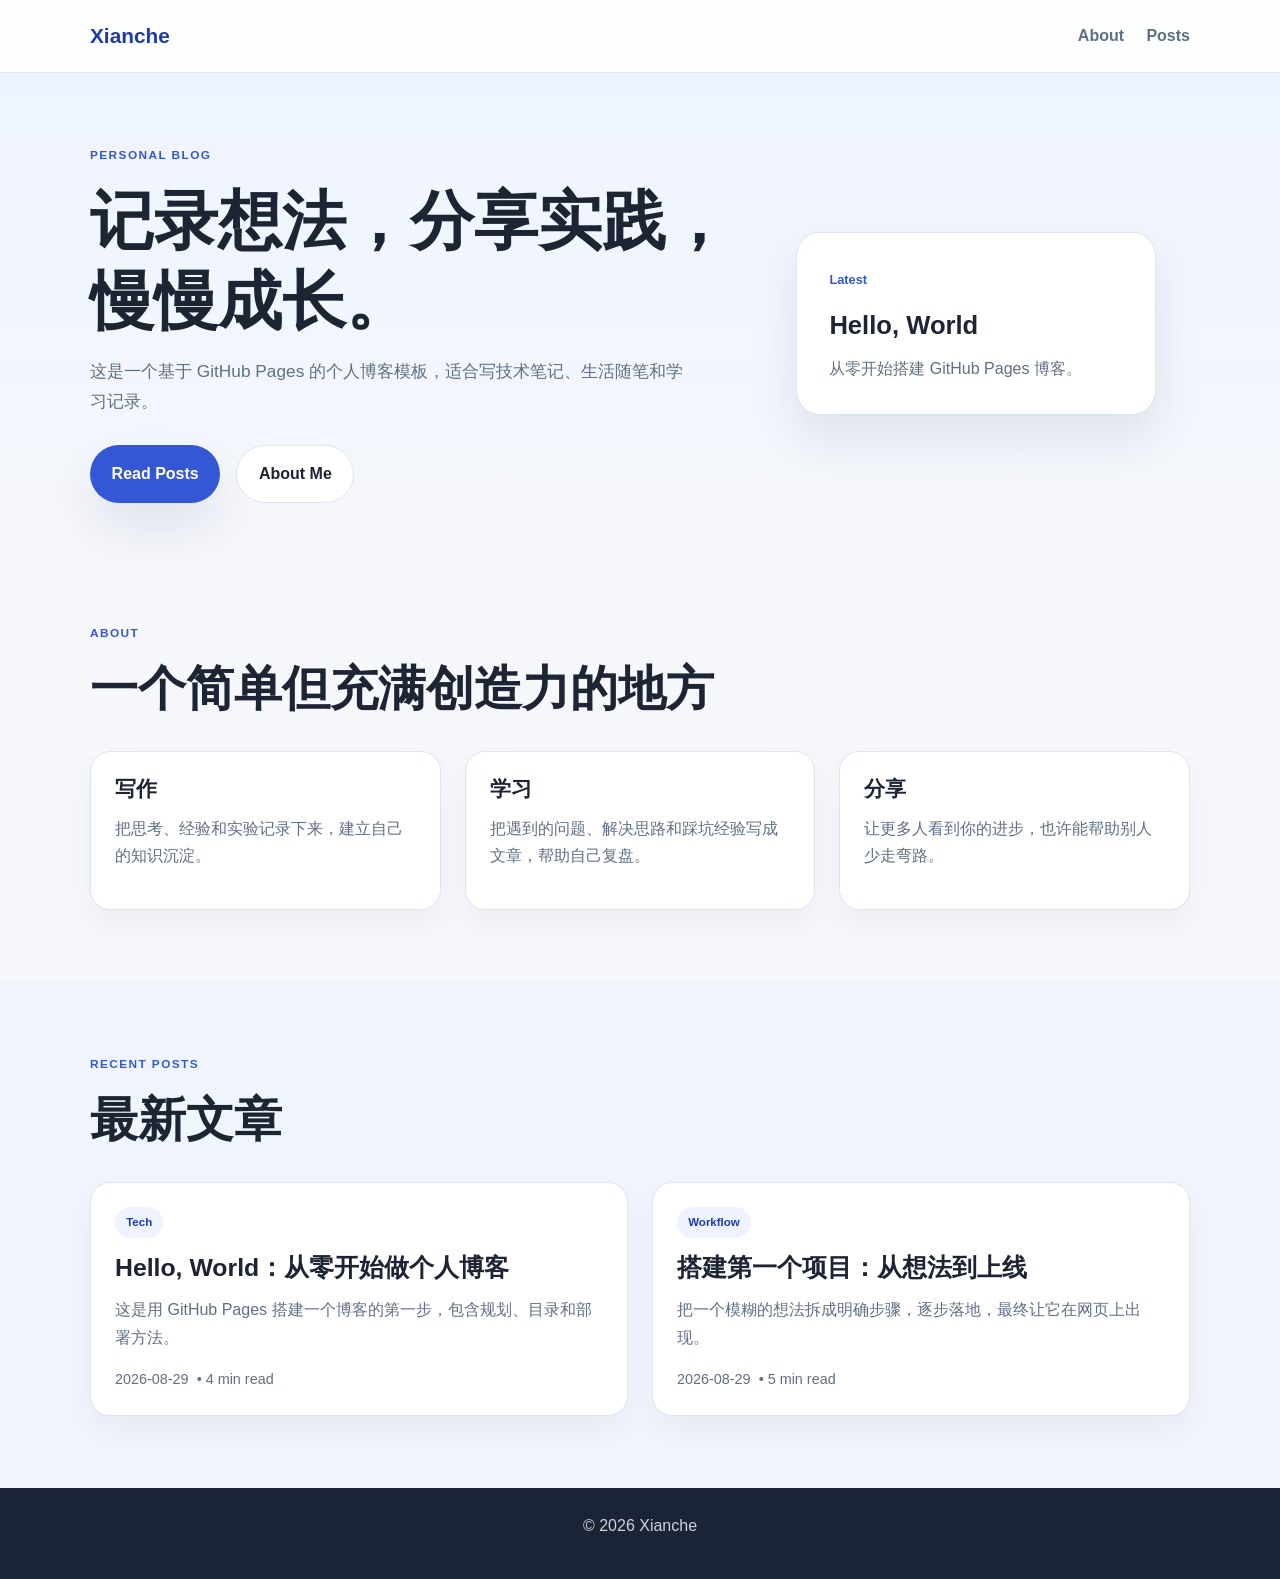
==== index.html @ b75c2a20 "Initialize GitHub blog" ====
<!DOCTYPE html>
<html lang="zh-Hant">
  <head>
    <meta charset="UTF-8" />
    <meta name="viewport" content="width=device-width, initial-scale=1.0" />
    <title>Xianche Blog</title>
    <meta
      name="description"
      content="A simple personal blog built for GitHub Pages."
    />
    <link rel="stylesheet" href="style.css" />
  </head>
  <body>
    <header class="site-header">
      <div class="wrap nav-wrap">
        <a class="brand" href="index.html">Xianche</a>
        <nav class="nav" aria-label="Main navigation">
          <a href="#about">About</a>
          <a href="#posts">Posts</a>
        </nav>
      </div>
    </header>

    <main>
      <section class="hero">
        <div class="wrap hero-inner">
          <div class="hero-copy">
            <p class="eyebrow">Personal Blog</p>
            <h1>记录想法，分享实践，慢慢成长。</h1>
            <p class="lead">
              这是一个基于 GitHub Pages 的个人博客模板，适合写技术笔记、生活随笔和学习记录。
            </p>
            <div class="hero-actions">
              <a class="button primary" href="#posts">Read Posts</a>
              <a class="button secondary" href="#about">About Me</a>
            </div>
          </div>
          <div class="hero-card">
            <div class="card-mini">
              <span>Latest</span>
              <strong>Hello, World</strong>
              <p>从零开始搭建 GitHub Pages 博客。</p>
            </div>
          </div>
        </div>
      </section>

      <section id="about" class="section">
        <div class="wrap">
          <div class="section-heading">
            <p class="eyebrow">About</p>
            <h2>一个简单但充满创造力的地方</h2>
          </div>
          <div class="about-grid">
            <div class="about-box">
              <h3>写作</h3>
              <p>把思考、经验和实验记录下来，建立自己的知识沉淀。</p>
            </div>
            <div class="about-box">
              <h3>学习</h3>
              <p>把遇到的问题、解决思路和踩坑经验写成文章，帮助自己复盘。</p>
            </div>
            <div class="about-box">
              <h3>分享</h3>
              <p>让更多人看到你的进步，也许能帮助别人少走弯路。</p>
            </div>
          </div>
        </div>
      </section>

      <section id="posts" class="section section-alt">
        <div class="wrap">
          <div class="section-heading">
            <p class="eyebrow">Recent Posts</p>
            <h2>最新文章</h2>
          </div>

          <div class="post-grid">
            <article class="post-card">
              <span class="tag">Tech</span>
              <h3><a href="posts/hello-world.html">Hello, World：从零开始做个人博客</a></h3>
              <p>
                这是用 GitHub Pages 搭建一个博客的第一步，包含规划、目录和部署方法。
              </p>
              <div class="meta">
                <time datetime="2026-08-29">2026-08-29</time>
                <span>• 4 min read</span>
              </div>
            </article>

            <article class="post-card">
              <span class="tag">Workflow</span>
              <h3><a href="posts/building-my-first-project.html">搭建第一个项目：从想法到上线</a></h3>
              <p>
                把一个模糊的想法拆成明确步骤，逐步落地，最终让它在网页上出现。
              </p>
              <div class="meta">
                <time datetime="2026-08-29">2026-08-29</time>
                <span>• 5 min read</span>
              </div>
            </article>
          </div>
        </div>
      </section>
    </main>

    <footer class="site-footer">
      <div class="wrap footer-wrap">
        <p>© 2026 Xianche</p>
      </div>
    </footer>
  </body>
</html>
---- style.css ----
:root {
  --bg: #f5f7fb;
  --panel: #ffffff;
  --panel-soft: #eef3ff;
  --text: #1d2433;
  --muted: #5f6f86;
  --primary: #3457d5;
  --primary-dark: #1d3bb0;
  --border: #dde5f3;
  --shadow: 0 24px 48px rgba(22, 36, 71, 0.09);
}

* {
  box-sizing: border-box;
}

html {
  scroll-behavior: smooth;
}

body {
  margin: 0;
  font-family: "Segoe UI", Tahoma, Geneva, Verdana, sans-serif;
  background: var(--bg);
  color: var(--text);
  line-height: 1.7;
}

img {
  max-width: 100%;
  display: block;
}

a {
  color: inherit;
  text-decoration: none;
}

p {
  margin: 0 0 1rem;
}

h1, h2, h3 {
  margin: 0 0 0.8rem;
  line-height: 1.25;
}

.wrap {
  width: min(1100px, calc(100% - 32px));
  margin: 0 auto;
}

.site-header {
  position: sticky;
  top: 0;
  z-index: 20;
  background: rgba(255, 255, 255, 0.82);
  backdrop-filter: blur(10px);
  border-bottom: 1px solid var(--border);
}

.nav-wrap {
  display: flex;
  align-items: center;
  justify-content: space-between;
  min-height: 72px;
}

.brand {
  font-size: 1.3rem;
  font-weight: 800;
  color: var(--primary-dark);
}

.nav {
  display: flex;
  gap: 1.4rem;
  color: var(--muted);
  font-weight: 600;
}

.hero {
  padding: 72px 0 48px;
  background: linear-gradient(180deg, #eef4ff 0%, var(--bg) 100%);
}

.hero-inner {
  display: grid;
  grid-template-columns: 1.2fr 0.8fr;
  gap: 2rem;
  align-items: center;
}

.eyebrow {
  margin-bottom: 1rem;
  text-transform: uppercase;
  letter-spacing: 0.12em;
  font-size: 0.74rem;
  color: var(--primary);
  font-weight: 700;
}

.hero-copy h1 {
  font-size: clamp(2.4rem, 5vw, 4.1rem);
  margin-bottom: 1rem;
}

.lead {
  font-size: 1.08rem;
  color: var(--muted);
  max-width: 62ch;
}

.hero-actions {
  display: flex;
  gap: 1rem;
  margin-top: 1.8rem;
  flex-wrap: wrap;
}

.button {
  display: inline-flex;
  align-items: center;
  justify-content: center;
  border-radius: 999px;
  padding: 0.9rem 1.35rem;
  font-weight: 700;
  transition: 0.2s ease;
}

.button.primary {
  background: var(--primary);
  color: #fff;
  box-shadow: var(--shadow);
}

.button.primary:hover {
  background: var(--primary-dark);
}

.button.secondary {
  background: white;
  color: var(--text);
  border: 1px solid var(--border);
}

.hero-card {
  display: flex;
  justify-content: center;
}

.card-mini {
  background: var(--panel);
  border: 1px solid var(--border);
  border-radius: 24px;
  padding: 2rem;
  box-shadow: var(--shadow);
  width: min(100%, 360px);
}

.card-mini span {
  display: inline-block;
  margin-bottom: 0.8rem;
  color: var(--primary);
  font-size: 0.8rem;
  font-weight: 700;
}

.card-mini strong {
  display: block;
  font-size: 1.6rem;
  margin-bottom: 0.5rem;
}

.card-mini p {
  color: var(--muted);
  margin: 0;
}

.section {
  padding: 72px 0;
}

.section-alt {
  background: #f0f4fc;
}

.section-heading {
  margin-bottom: 2rem;
}

.section-heading h2 {
  font-size: clamp(2rem, 4vw, 3rem);
}

.about-grid,
.post-grid {
  display: grid;
  grid-template-columns: repeat(3, minmax(0, 1fr));
  gap: 1.5rem;
}

.about-box,
.post-card {
  background: var(--panel);
  border: 1px solid var(--border);
  border-radius: 20px;
  padding: 1.5rem;
  box-shadow: 0 14px 28px rgba(26, 38, 69, 0.04);
}

.about-box h3 {
  font-size: 1.3rem;
}

.about-box p,
.post-card p {
  color: var(--muted);
}

.post-grid {
  grid-template-columns: repeat(2, minmax(0, 1fr));
}

.tag {
  display: inline-block;
  margin-bottom: 0.9rem;
  border-radius: 999px;
  background: var(--panel-soft);
  color: var(--primary-dark);
  padding: 0.35rem 0.7rem;
  font-size: 0.72rem;
  font-weight: 700;
}

.post-card h3 {
  font-size: 1.55rem;
}

.meta {
  display: flex;
  gap: 0.5rem;
  flex-wrap: wrap;
  color: var(--muted);
  font-size: 0.9rem;
  margin-top: 1rem;
}

.site-footer {
  background: #1b2336;
  color: rgba(255, 255, 255, 0.8);
  padding: 1.5rem 0;
}

.footer-wrap {
  display: flex;
  align-items: center;
  justify-content: center;
}

.article-shell {
  max-width: 820px;
  margin: 0 auto;
  padding: 72px 16px 96px;
}

.article-header {
  margin-bottom: 2rem;
}

.article-header .eyebrow {
  margin-bottom: 0.8rem;
}

.article-header h1 {
  font-size: clamp(2.3rem, 4vw, 3.4rem);
}

.article-meta {
  color: var(--muted);
  margin-top: 0.8rem;
  display: flex;
  flex-wrap: wrap;
  gap: 0.6rem;
}

.article-body {
  background: var(--panel);
  border: 1px solid var(--border);
  border-radius: 24px;
  padding: clamp(1.2rem, 3vw, 2.5rem);
  box-shadow: 0 14px 30px rgba(21, 32, 56, 0.04);
}

.article-body h2,
.article-body h3 {
  margin-top: 2rem;
}

.article-body ul,
.article-body ol {
  padding-left: 1.4rem;
  color: var(--text);
}

.article-body code {
  background: #f1f5ff;
  padding: 0.15rem 0.35rem;
  border-radius: 6px;
  font-size: 0.95em;
}

.back-link {
  display: inline-block;
  margin-top: 1.5rem;
  color: var(--primary);
  font-weight: 700;
}

@media (max-width: 760px) {
  .hero-inner,
  .about-grid,
  .post-grid {
    grid-template-columns: 1fr;
  }

  .nav {
    gap: 0.8rem;
    font-size: 0.9rem;
  }
}
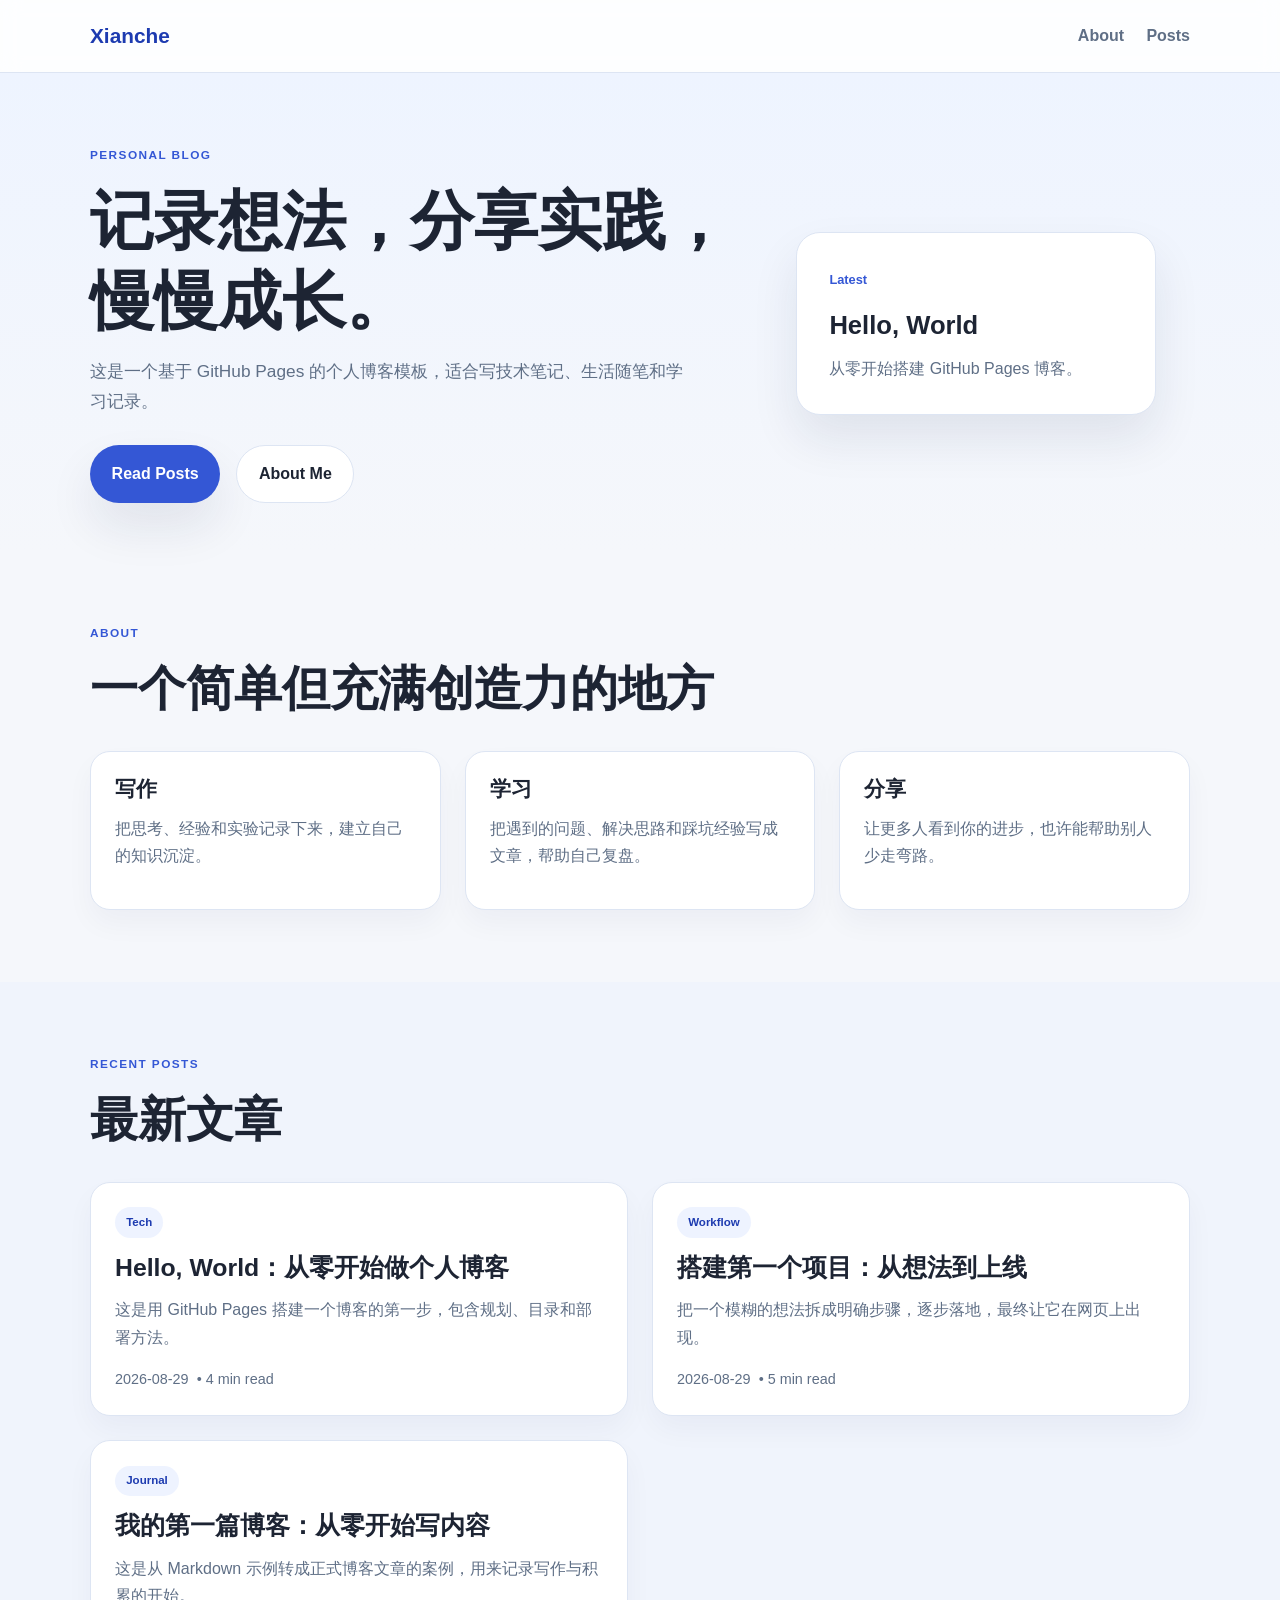
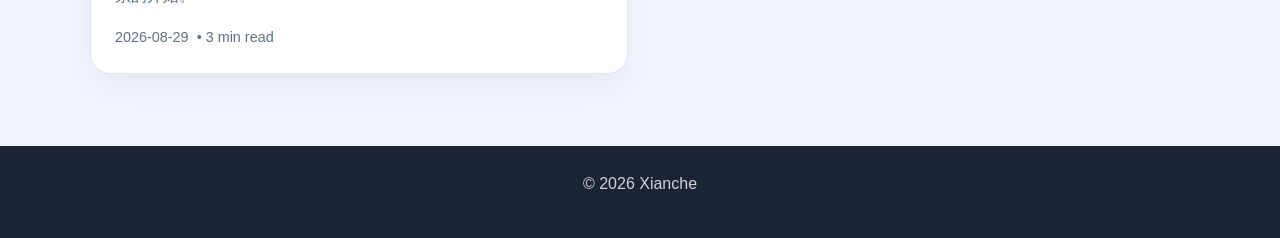
==== commit cbcf985f: "Add example blog post" ====
--- a/index.html
+++ b/index.html
@@ -99,6 +99,18 @@
                 <span>• 5 min read</span>
               </div>
             </article>
+
+            <article class="post-card">
+              <span class="tag">Journal</span>
+              <h3><a href="posts/example.html">我的第一篇博客：从零开始写内容</a></h3>
+              <p>
+                这是从 Markdown 示例转成正式博客文章的案例，用来记录写作与积累的开始。
+              </p>
+              <div class="meta">
+                <time datetime="2026-08-29">2026-08-29</time>
+                <span>• 3 min read</span>
+              </div>
+            </article>
           </div>
         </div>
       </section>
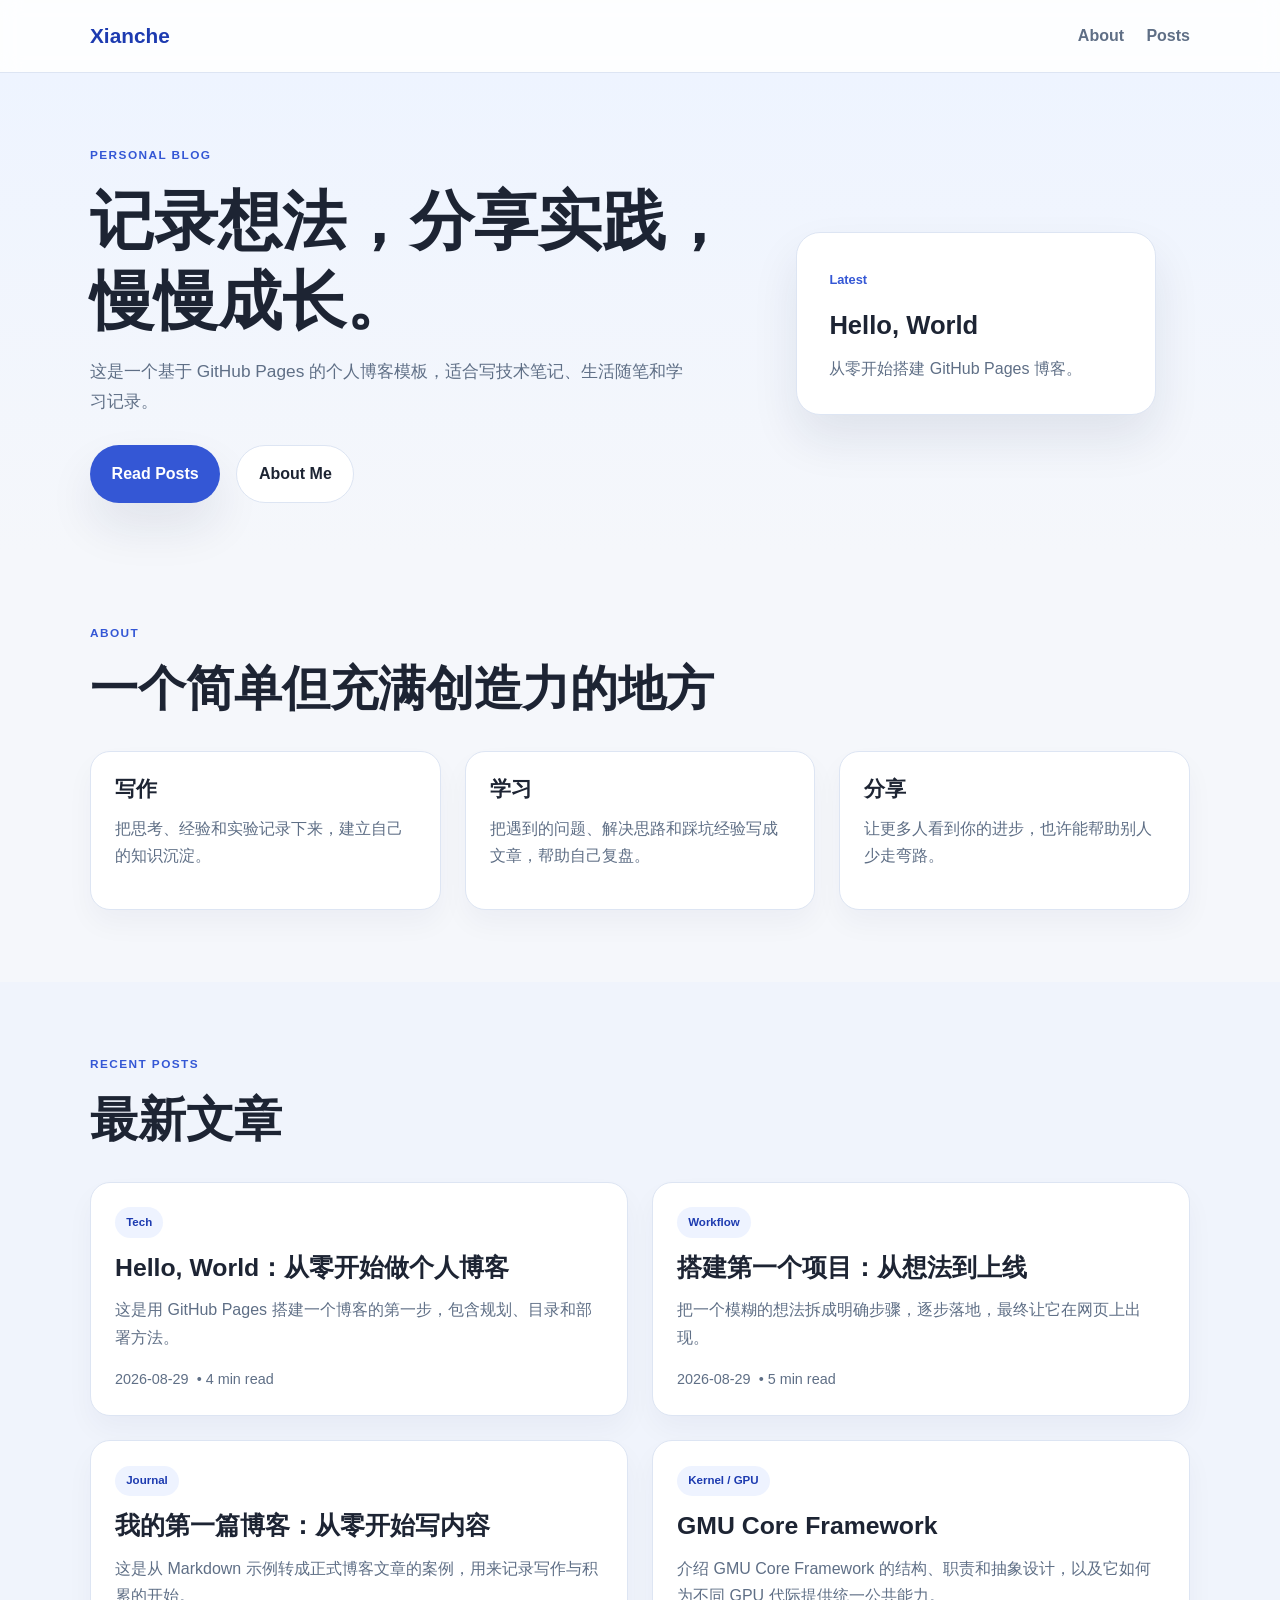
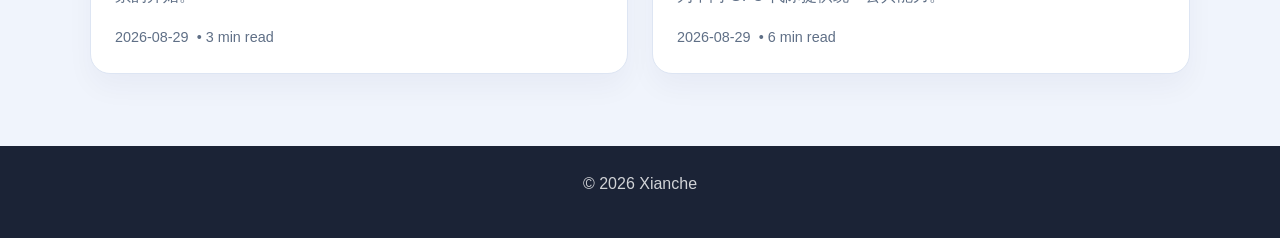
==== commit 8e4cfa98: "Publish GMU Core Framework article" ====
--- a/index.html
+++ b/index.html
@@ -111,6 +111,18 @@
                 <span>• 3 min read</span>
               </div>
             </article>
+
+            <article class="post-card">
+              <span class="tag">Kernel / GPU</span>
+              <h3><a href="posts/GMU_Core_Framework.html">GMU Core Framework</a></h3>
+              <p>
+                介绍 GMU Core Framework 的结构、职责和抽象设计，以及它如何为不同 GPU 代际提供统一公共能力。
+              </p>
+              <div class="meta">
+                <time datetime="2026-08-29">2026-08-29</time>
+                <span>• 6 min read</span>
+              </div>
+            </article>
           </div>
         </div>
       </section>
